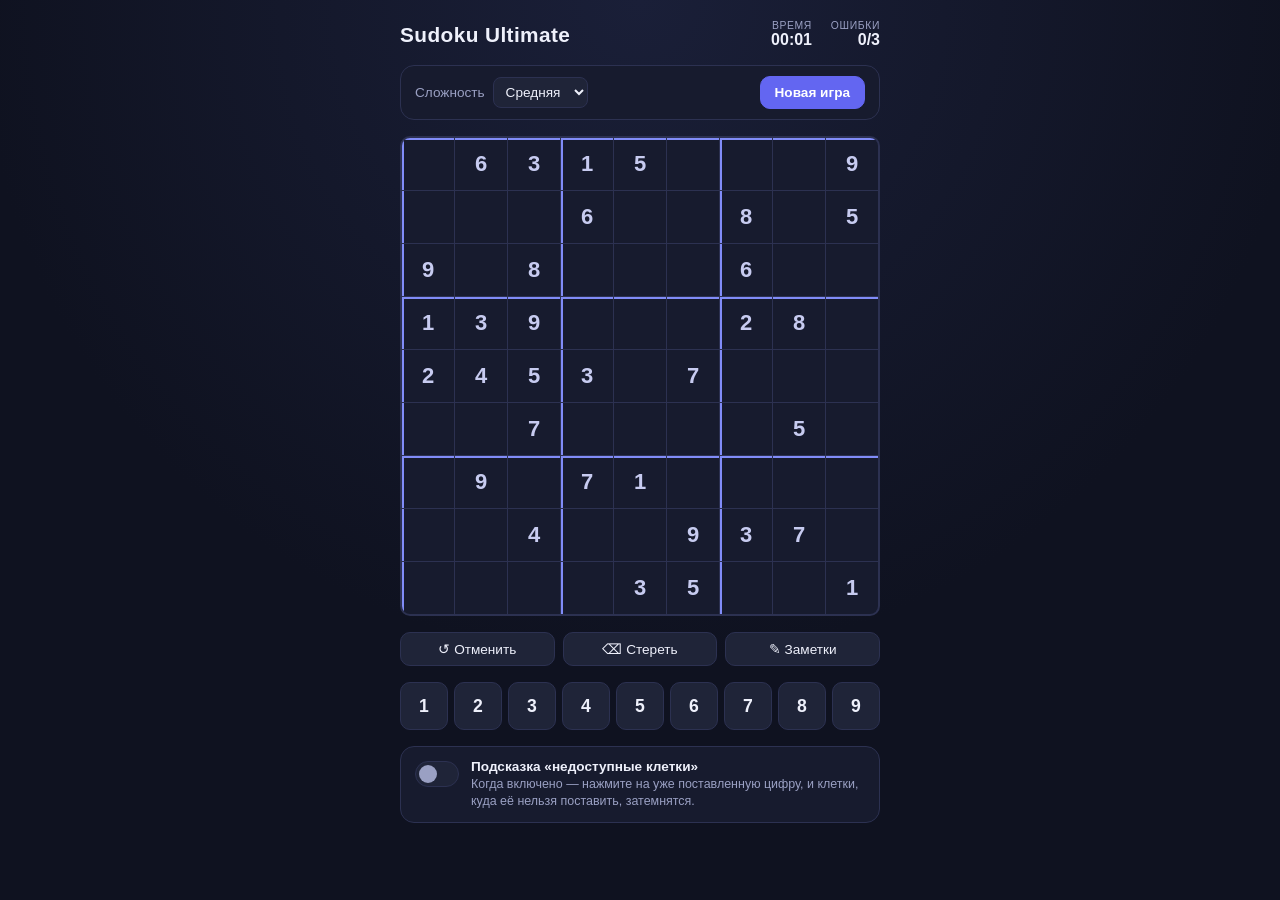
==== index.html @ fbfe48a6 "Add Sudoku Ultimate: classic game with unavailable-cells hint toggle - Unique-solution puzzle genera" ====
<!DOCTYPE html>
<html lang="ru">
<head>
<meta charset="UTF-8" />
<meta name="viewport" content="width=device-width, initial-scale=1.0, viewport-fit=cover" />
<title>Sudoku Ultimate</title>
<meta name="description" content="Классическая игра судоку с подсказками, заметками и таймером." />
<link rel="icon" href="data:image/svg+xml,<svg xmlns=%22http://www.w3.org/2000/svg%22 viewBox=%220 0 100 100%22><rect width=%22100%22 height=%22100%22 rx=%2218%22 fill=%22%236366f1%22/><text x=%2250%22 y=%2268%22 font-size=%2260%22 text-anchor=%22middle%22 fill=%22white%22 font-family=%22sans-serif%22>9</text></svg>" />
<link rel="stylesheet" href="css/style.css" />
</head>
<body>
<div class="app">
  <header class="topbar">
    <h1>Sudoku Ultimate</h1>
    <div class="stats">
      <div class="stat">
        <span class="stat-label">Время</span>
        <span id="timer" class="stat-value">00:00</span>
      </div>
      <div class="stat">
        <span class="stat-label">Ошибки</span>
        <span id="mistakes" class="stat-value">0/3</span>
      </div>
    </div>
  </header>

  <div class="controls">
    <label class="field">
      <span>Сложность</span>
      <select id="difficulty">
        <option value="easy">Лёгкая</option>
        <option value="medium" selected>Средняя</option>
        <option value="hard">Сложная</option>
        <option value="expert">Эксперт</option>
      </select>
    </label>
    <button id="new-game" class="btn primary">Новая игра</button>
  </div>

  <main class="board" id="board" role="grid" aria-label="Игровое поле судоку"></main>

  <div class="toolbar">
    <button id="undo" class="btn" title="Отменить">↺ Отменить</button>
    <button id="erase" class="btn" title="Стереть">⌫ Стереть</button>
    <button id="notes-toggle" class="btn" title="Режим заметок">✎ Заметки</button>
  </div>

  <div id="numpad" class="numpad"></div>

  <div class="hint-panel">
    <label class="switch">
      <input type="checkbox" id="hint-toggle" />
      <span class="slider"></span>
    </label>
    <div class="hint-text">
      <strong>Подсказка «недоступные клетки»</strong>
      <p>Когда включено — нажмите на уже поставленную цифру, и клетки, куда её нельзя поставить, затемнятся.</p>
    </div>
  </div>
</div>

<div id="win-modal" class="modal">
  <div class="modal-card">
    <h2>Поздравляем! 🎉</h2>
    <p>Судоку решено верно.</p>
    <p>Время: <span id="win-time"></span> · Ошибки: <span id="win-mistakes"></span></p>
    <button id="play-again" class="btn primary">Играть ещё раз</button>
  </div>
</div>

<div id="lose-modal" class="modal">
  <div class="modal-card">
    <h2>Игра окончена</h2>
    <p>Слишком много ошибок (3/3).</p>
    <button id="try-again" class="btn primary">Попробовать снова</button>
  </div>
</div>

<script type="module" src="js/main.js"></script>
</body>
</html>
---- css/style.css ----
:root {
  --bg: #0f1220;
  --panel: #171b2e;
  --panel-2: #1f2438;
  --border: #2c3151;
  --text: #eef0fb;
  --text-dim: #9aa0c3;
  --accent: #6366f1;
  --accent-2: #818cf8;
  --given: #c7cbf0;
  --error: #f87171;
  --peer: #232849;
  --selected: #33396a;
  --same-value: #2c3a63;
  --dimmed: #0b0d18;
  --lens-source: #f59e0b;
  --success: #34d399;
  --radius: 14px;
}

* {
  box-sizing: border-box;
}

body {
  margin: 0;
  min-height: 100vh;
  background: radial-gradient(circle at top, #1a1f38 0%, var(--bg) 60%);
  color: var(--text);
  font-family: 'Segoe UI', Roboto, Helvetica, Arial, sans-serif;
  display: flex;
  justify-content: center;
  padding: 20px 12px 60px;
}

.app {
  width: 100%;
  max-width: 480px;
  display: flex;
  flex-direction: column;
  gap: 16px;
}

.topbar {
  display: flex;
  align-items: center;
  justify-content: space-between;
  gap: 12px;
}

.topbar h1 {
  font-size: 1.3rem;
  margin: 0;
  letter-spacing: 0.02em;
}

.stats {
  display: flex;
  gap: 14px;
}

.stat {
  display: flex;
  flex-direction: column;
  align-items: flex-end;
  min-width: 54px;
}

.stat-label {
  font-size: 0.65rem;
  color: var(--text-dim);
  text-transform: uppercase;
  letter-spacing: 0.06em;
}

.stat-value {
  font-variant-numeric: tabular-nums;
  font-weight: 600;
}

.controls {
  display: flex;
  align-items: center;
  justify-content: space-between;
  gap: 10px;
  background: var(--panel);
  border: 1px solid var(--border);
  border-radius: var(--radius);
  padding: 10px 14px;
}

.field {
  display: flex;
  align-items: center;
  gap: 8px;
  font-size: 0.85rem;
  color: var(--text-dim);
}

.field select {
  background: var(--panel-2);
  color: var(--text);
  border: 1px solid var(--border);
  border-radius: 8px;
  padding: 6px 8px;
  font-size: 0.85rem;
}

.btn {
  background: var(--panel-2);
  color: var(--text);
  border: 1px solid var(--border);
  border-radius: 10px;
  padding: 8px 14px;
  font-size: 0.85rem;
  cursor: pointer;
  transition: background 0.15s, transform 0.1s;
}

.btn:hover {
  background: #262c4a;
}

.btn:active {
  transform: scale(0.97);
}

.btn.primary {
  background: var(--accent);
  border-color: var(--accent);
  color: white;
  font-weight: 600;
}

.btn.primary:hover {
  background: var(--accent-2);
}

.btn.active {
  background: var(--accent);
  border-color: var(--accent);
  color: white;
}

.board {
  display: grid;
  grid-template-columns: repeat(9, 1fr);
  grid-template-rows: repeat(9, 1fr);
  aspect-ratio: 1 / 1;
  width: 100%;
  background: var(--border);
  border: 2px solid var(--border);
  border-radius: 10px;
  overflow: hidden;
  gap: 1px;
}

.cell {
  position: relative;
  background: var(--panel);
  border: none;
  color: var(--text);
  font-size: clamp(16px, 4.2vw, 22px);
  display: flex;
  align-items: center;
  justify-content: center;
  cursor: pointer;
  padding: 0;
  transition: background 0.12s;
}

.cell.box-left {
  box-shadow: inset 2px 0 0 var(--accent-2);
}
.cell.box-top {
  box-shadow: inset 0 2px 0 var(--accent-2);
}
.cell.box-left.box-top {
  box-shadow: inset 2px 0 0 var(--accent-2), inset 0 2px 0 var(--accent-2);
}

.cell.peer {
  background: var(--peer);
}

.cell.selected {
  background: var(--selected);
}

.cell.same-value {
  background: var(--same-value);
}

.cell.given .value {
  color: var(--given);
  font-weight: 600;
}

.cell:not(.given) .value {
  color: var(--accent-2);
  font-weight: 600;
}

.cell.error .value {
  color: var(--error);
}

.cell.dimmed {
  background: var(--dimmed);
}

.cell.lens-source {
  box-shadow: inset 0 0 0 2px var(--lens-source);
}

.notes {
  display: grid;
  grid-template-columns: repeat(3, 1fr);
  grid-template-rows: repeat(3, 1fr);
  width: 90%;
  height: 90%;
}

.notes span {
  font-size: clamp(8px, 1.7vw, 10px);
  color: var(--text-dim);
  display: flex;
  align-items: center;
  justify-content: center;
}

.toolbar {
  display: flex;
  gap: 8px;
}

.toolbar .btn {
  flex: 1;
}

.numpad {
  display: grid;
  grid-template-columns: repeat(9, 1fr);
  gap: 6px;
}

.num-btn {
  aspect-ratio: 1 / 1;
  background: var(--panel-2);
  border: 1px solid var(--border);
  border-radius: 10px;
  color: var(--text);
  font-size: 1.1rem;
  font-weight: 600;
  cursor: pointer;
}

.num-btn:hover {
  background: #262c4a;
}

.num-btn.disabled {
  opacity: 0.3;
  pointer-events: none;
}

.hint-panel {
  display: flex;
  gap: 12px;
  align-items: flex-start;
  background: var(--panel);
  border: 1px solid var(--border);
  border-radius: var(--radius);
  padding: 12px 14px;
}

.hint-text strong {
  display: block;
  font-size: 0.85rem;
  margin-bottom: 2px;
}

.hint-text p {
  margin: 0;
  font-size: 0.78rem;
  color: var(--text-dim);
  line-height: 1.35;
}

.switch {
  position: relative;
  display: inline-block;
  width: 44px;
  height: 26px;
  flex-shrink: 0;
  margin-top: 2px;
}

.switch input {
  opacity: 0;
  width: 0;
  height: 0;
}

.slider {
  position: absolute;
  inset: 0;
  background: var(--panel-2);
  border: 1px solid var(--border);
  border-radius: 999px;
  cursor: pointer;
  transition: background 0.15s;
}

.slider::before {
  content: '';
  position: absolute;
  height: 18px;
  width: 18px;
  left: 3px;
  top: 3px;
  background: var(--text-dim);
  border-radius: 50%;
  transition: transform 0.15s, background 0.15s;
}

.switch input:checked + .slider {
  background: var(--accent);
  border-color: var(--accent);
}

.switch input:checked + .slider::before {
  transform: translateX(18px);
  background: white;
}

.modal {
  position: fixed;
  inset: 0;
  background: rgba(4, 5, 12, 0.7);
  display: none;
  align-items: center;
  justify-content: center;
  padding: 20px;
  z-index: 10;
}

.modal.open {
  display: flex;
}

.modal-card {
  background: var(--panel);
  border: 1px solid var(--border);
  border-radius: var(--radius);
  padding: 24px;
  max-width: 340px;
  width: 100%;
  text-align: center;
}

.modal-card h2 {
  margin-top: 0;
}

.modal-card .btn {
  margin-top: 12px;
  width: 100%;
}

@media (max-width: 380px) {
  .topbar h1 {
    font-size: 1.1rem;
  }
}
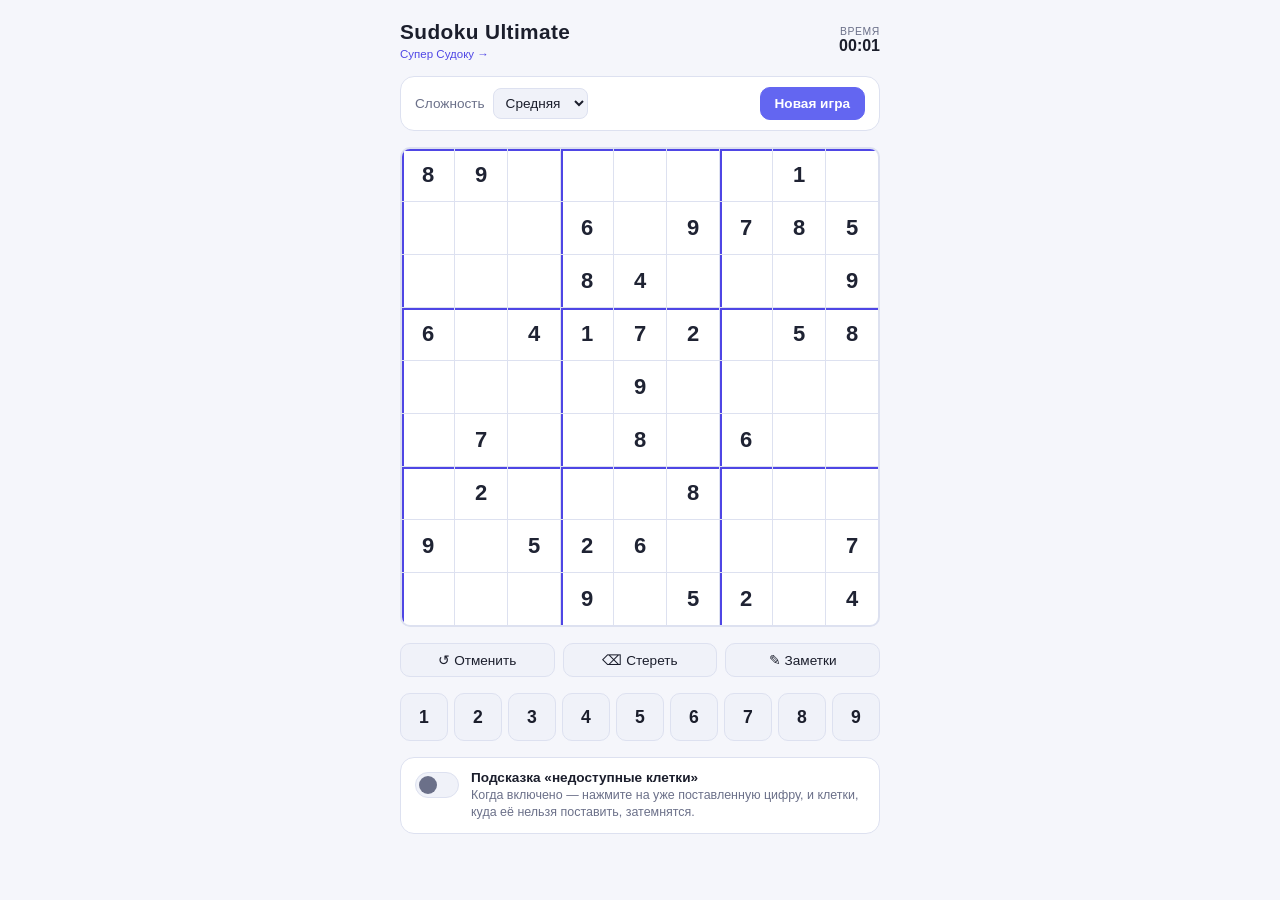
==== commit 4a1c0387: "Remove mistake counter, switch to light theme, add clear cell selection - Drop the mistakes/attempts" ====
--- a/index.html
+++ b/index.html
@@ -11,15 +11,14 @@
 <body>
 <div class="app">
   <header class="topbar">
-    <h1>Sudoku Ultimate</h1>
+    <div class="title-row">
+      <h1>Sudoku Ultimate</h1>
+      <a class="nav-link" href="super.html">Супер Судоку →</a>
+    </div>
     <div class="stats">
       <div class="stat">
         <span class="stat-label">Время</span>
         <span id="timer" class="stat-value">00:00</span>
-      </div>
-      <div class="stat">
-        <span class="stat-label">Ошибки</span>
-        <span id="mistakes" class="stat-value">0/3</span>
       </div>
     </div>
   </header>
@@ -63,16 +62,8 @@
   <div class="modal-card">
     <h2>Поздравляем! 🎉</h2>
     <p>Судоку решено верно.</p>
-    <p>Время: <span id="win-time"></span> · Ошибки: <span id="win-mistakes"></span></p>
+    <p>Время: <span id="win-time"></span></p>
     <button id="play-again" class="btn primary">Играть ещё раз</button>
-  </div>
-</div>
-
-<div id="lose-modal" class="modal">
-  <div class="modal-card">
-    <h2>Игра окончена</h2>
-    <p>Слишком много ошибок (3/3).</p>
-    <button id="try-again" class="btn primary">Попробовать снова</button>
   </div>
 </div>
 
--- a/css/style.css
+++ b/css/style.css
@@ -1,20 +1,19 @@
 :root {
-  --bg: #0f1220;
-  --panel: #171b2e;
-  --panel-2: #1f2438;
-  --border: #2c3151;
-  --text: #eef0fb;
-  --text-dim: #9aa0c3;
+  --bg: #f5f6fb;
+  --panel: #ffffff;
+  --panel-2: #f0f2f9;
+  --border: #dde1f0;
+  --text: #1b1e2c;
+  --text-dim: #6b7089;
   --accent: #6366f1;
-  --accent-2: #818cf8;
-  --given: #c7cbf0;
-  --error: #f87171;
-  --peer: #232849;
-  --selected: #33396a;
-  --same-value: #2c3a63;
-  --dimmed: #0b0d18;
-  --lens-source: #f59e0b;
-  --success: #34d399;
+  --accent-2: #4f46e5;
+  --given: #1f2333;
+  --error: #dc2626;
+  --peer: #eef0fb;
+  --selected: #c7d2fe;
+  --same-value: #dde3fb;
+  --lens-source: #d97706;
+  --success: #16a34a;
   --radius: 14px;
 }
 
@@ -25,7 +24,7 @@
 body {
   margin: 0;
   min-height: 100vh;
-  background: radial-gradient(circle at top, #1a1f38 0%, var(--bg) 60%);
+  background: var(--bg);
   color: var(--text);
   font-family: 'Segoe UI', Roboto, Helvetica, Arial, sans-serif;
   display: flex;
@@ -52,6 +51,22 @@
   font-size: 1.3rem;
   margin: 0;
   letter-spacing: 0.02em;
+}
+
+.title-row {
+  display: flex;
+  flex-direction: column;
+  gap: 4px;
+}
+
+.nav-link {
+  font-size: 0.72rem;
+  color: var(--accent-2);
+  text-decoration: none;
+}
+
+.nav-link:hover {
+  text-decoration: underline;
 }
 
 .stats {
@@ -118,7 +133,7 @@
 }
 
 .btn:hover {
-  background: #262c4a;
+  background: #e4e7f6;
 }
 
 .btn:active {
@@ -185,6 +200,9 @@
 
 .cell.selected {
   background: var(--selected);
+  outline: 3px solid var(--accent);
+  outline-offset: -3px;
+  z-index: 3;
 }
 
 .cell.same-value {
@@ -206,7 +224,7 @@
 }
 
 .cell.dimmed {
-  background: var(--dimmed);
+  filter: brightness(0.35) saturate(0.6);
 }
 
 .cell.lens-source {
@@ -256,7 +274,7 @@
 }
 
 .num-btn:hover {
-  background: #262c4a;
+  background: #e4e7f6;
 }
 
 .num-btn.disabled {
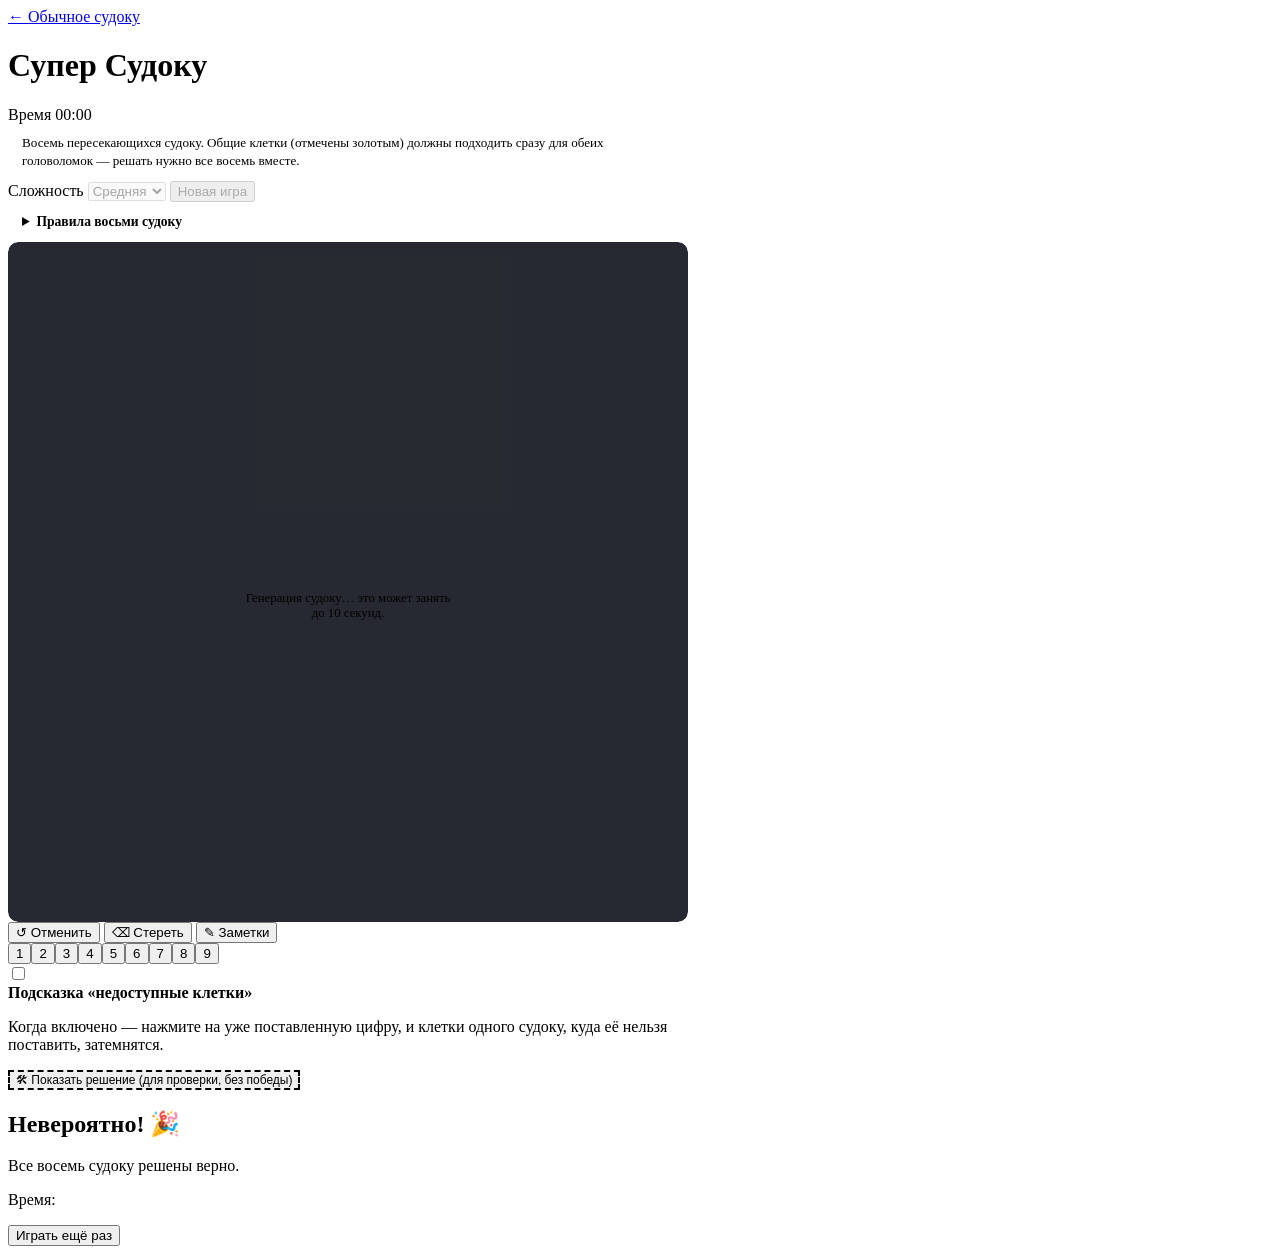
==== commit 63724b46: "Remove regular sudoku game, keep only Super Sudoku - Delete index.html (regular 9x9 sudoku) - Delete" ====
--- a/index.html
+++ b/index.html
@@ -3,17 +3,18 @@
 <head>
 <meta charset="UTF-8" />
 <meta name="viewport" content="width=device-width, initial-scale=1.0, viewport-fit=cover" />
-<title>Sudoku Ultimate</title>
-<meta name="description" content="Классическая игра судоку с подсказками, заметками и таймером." />
+<title>Супер Судоку</title>
+<meta name="description" content="Восемь пересекающихся судоку-вариантов в одной головоломке." />
 <link rel="icon" href="data:image/svg+xml,<svg xmlns=%22http://www.w3.org/2000/svg%22 viewBox=%220 0 100 100%22><rect width=%22100%22 height=%22100%22 rx=%2218%22 fill=%22%236366f1%22/><text x=%2250%22 y=%2268%22 font-size=%2260%22 text-anchor=%22middle%22 fill=%22white%22 font-family=%22sans-serif%22>9</text></svg>" />
 <link rel="stylesheet" href="css/style.css" />
+<link rel="stylesheet" href="css/super.css" />
 </head>
 <body>
-<div class="app">
+<div class="app super-app">
   <header class="topbar">
     <div class="title-row">
-      <h1>Sudoku Ultimate</h1>
-      <a class="nav-link" href="super.html">Супер Судоку →</a>
+      <a class="nav-link" href="index.html">← Обычное судоку</a>
+      <h1>Супер Судоку</h1>
     </div>
     <div class="stats">
       <div class="stat">
@@ -22,6 +23,11 @@
       </div>
     </div>
   </header>
+
+  <p class="super-intro">
+    Восемь пересекающихся судоку. Общие клетки (отмечены золотым) должны подходить
+    сразу для обеих головоломок — решать нужно все восемь вместе.
+  </p>
 
   <div class="controls">
     <label class="field">
@@ -36,7 +42,18 @@
     <button id="new-game" class="btn primary">Новая игра</button>
   </div>
 
-  <main class="board" id="board" role="grid" aria-label="Игровое поле судоку"></main>
+  <details class="legend">
+    <summary>Правила восьми судоку</summary>
+    <ul id="legend-list"></ul>
+  </details>
+
+  <div class="board-wrap">
+    <main class="super-board" id="board" role="grid" aria-label="Игровое поле супер судоку"></main>
+    <div id="loading" class="loading-overlay">
+      <div class="spinner"></div>
+      <p id="loading-text">Генерация судоку…</p>
+    </div>
+  </div>
 
   <div class="toolbar">
     <button id="undo" class="btn" title="Отменить">↺ Отменить</button>
@@ -53,20 +70,22 @@
     </label>
     <div class="hint-text">
       <strong>Подсказка «недоступные клетки»</strong>
-      <p>Когда включено — нажмите на уже поставленную цифру, и клетки, куда её нельзя поставить, затемнятся.</p>
+      <p>Когда включено — нажмите на уже поставленную цифру, и клетки одного судоку, куда её нельзя поставить, затемнятся.</p>
     </div>
   </div>
+
+  <button id="reveal-solution" class="btn debug-btn" type="button">🛠 Показать решение (для проверки, без победы)</button>
 </div>
 
 <div id="win-modal" class="modal">
   <div class="modal-card">
-    <h2>Поздравляем! 🎉</h2>
-    <p>Судоку решено верно.</p>
+    <h2>Невероятно! 🎉</h2>
+    <p>Все восемь судоку решены верно.</p>
     <p>Время: <span id="win-time"></span></p>
     <button id="play-again" class="btn primary">Играть ещё раз</button>
   </div>
 </div>
 
-<script type="module" src="js/main.js"></script>
+<script type="module" src="js/super-main.js"></script>
 </body>
 </html>
--- a/css/super.css
+++ b/css/super.css
@@ -0,0 +1,205 @@
+.super-app {
+  max-width: 680px;
+}
+
+.super-intro {
+  margin: 0;
+  font-size: 0.82rem;
+  color: var(--text-dim);
+  line-height: 1.4;
+  background: var(--panel);
+  border: 1px solid var(--border);
+  border-radius: var(--radius);
+  padding: 10px 14px;
+}
+
+.legend {
+  background: var(--panel);
+  border: 1px solid var(--border);
+  border-radius: var(--radius);
+  padding: 8px 14px;
+}
+
+.legend summary {
+  cursor: pointer;
+  font-size: 0.85rem;
+  font-weight: 600;
+  padding: 4px 0;
+}
+
+.legend ul {
+  list-style: none;
+  margin: 8px 0 4px;
+  padding: 0;
+  display: flex;
+  flex-direction: column;
+  gap: 8px;
+}
+
+.legend li {
+  display: flex;
+  gap: 8px;
+  align-items: flex-start;
+  font-size: 0.78rem;
+  color: var(--text-dim);
+  line-height: 1.35;
+}
+
+.legend-swatch {
+  width: 14px;
+  height: 14px;
+  border-radius: 4px;
+  margin-top: 2px;
+  flex-shrink: 0;
+  border: 1px solid var(--border);
+}
+
+.board-wrap {
+  position: relative;
+  width: 100%;
+  overflow-x: auto;
+  border-radius: 10px;
+}
+
+.super-board {
+  display: grid;
+  gap: 0;
+  background: white;
+  border: 2px solid var(--border);
+  border-radius: 10px;
+  width: 100%;
+  min-width: 620px;
+  aspect-ratio: 1 / 1;
+  overflow: hidden;
+  isolation: isolate;
+}
+
+.scell {
+  font-size: clamp(9px, 1.8vw, 13px);
+  position: relative;
+  aspect-ratio: 1 / 1;
+  box-sizing: border-box;
+  overflow: hidden;
+  padding: 0;
+  margin: 0;
+}
+
+.scell .notes span {
+  font-size: clamp(5px, 1vw, 6.5px);
+}
+
+/* The shared .cell.dimmed rule (style.css) uses a filter, which would darken
+   a cell's own color instead of layering a translucent gray on top of it as
+   the hint overlay is drawn here (see render()'s backgroundImage). */
+.scell.dimmed {
+  filter: none;
+}
+
+.cage-badge {
+  position: absolute;
+  top: 1px;
+  left: 2px;
+  font-size: clamp(6px, 1.3vw, 9px);
+  font-weight: 700;
+  color: #4c1d95;
+  line-height: 1;
+  z-index: 1;
+  pointer-events: none;
+}
+
+.debug-btn {
+  border-style: dashed;
+  color: var(--text-dim);
+  font-size: 0.75rem;
+}
+
+.edge-marker {
+  position: absolute;
+  pointer-events: none;
+  z-index: 2;
+}
+
+.edge-marker.bridge {
+  background: #f472b6;
+  border-radius: 2px;
+}
+
+.marker-right.bridge {
+  right: -2px;
+  top: 30%;
+  width: 4px;
+  height: 40%;
+}
+
+.marker-bottom.bridge {
+  bottom: -2px;
+  left: 30%;
+  height: 4px;
+  width: 40%;
+}
+
+.edge-marker.sign {
+  color: #6b7280;
+  font-weight: 400;
+  font-size: clamp(7px, 1.6vw, 11px);
+  line-height: 1;
+}
+
+.marker-right.sign {
+  right: -3px;
+  top: 50%;
+  transform: translateY(-50%);
+}
+
+.marker-bottom.sign {
+  bottom: -4px;
+  left: 50%;
+  transform: translateX(-50%) rotate(90deg);
+}
+
+.loading-overlay {
+  position: absolute;
+  inset: 0;
+  display: none;
+  flex-direction: column;
+  align-items: center;
+  justify-content: center;
+  gap: 14px;
+  background: rgba(10, 12, 22, 0.88);
+  border-radius: 10px;
+  z-index: 5;
+  text-align: center;
+  padding: 20px;
+}
+
+.loading-overlay.open {
+  display: flex;
+}
+
+.spinner {
+  width: 34px;
+  height: 34px;
+  border-radius: 50%;
+  border: 3px solid var(--border);
+  border-top-color: var(--accent);
+  animation: spin 0.8s linear infinite;
+}
+
+@keyframes spin {
+  to {
+    transform: rotate(360deg);
+  }
+}
+
+.loading-overlay p {
+  margin: 0;
+  font-size: 0.8rem;
+  color: var(--text-dim);
+  max-width: 220px;
+}
+
+@media (max-width: 420px) {
+  .title-row h1 {
+    font-size: 1.05rem;
+  }
+}
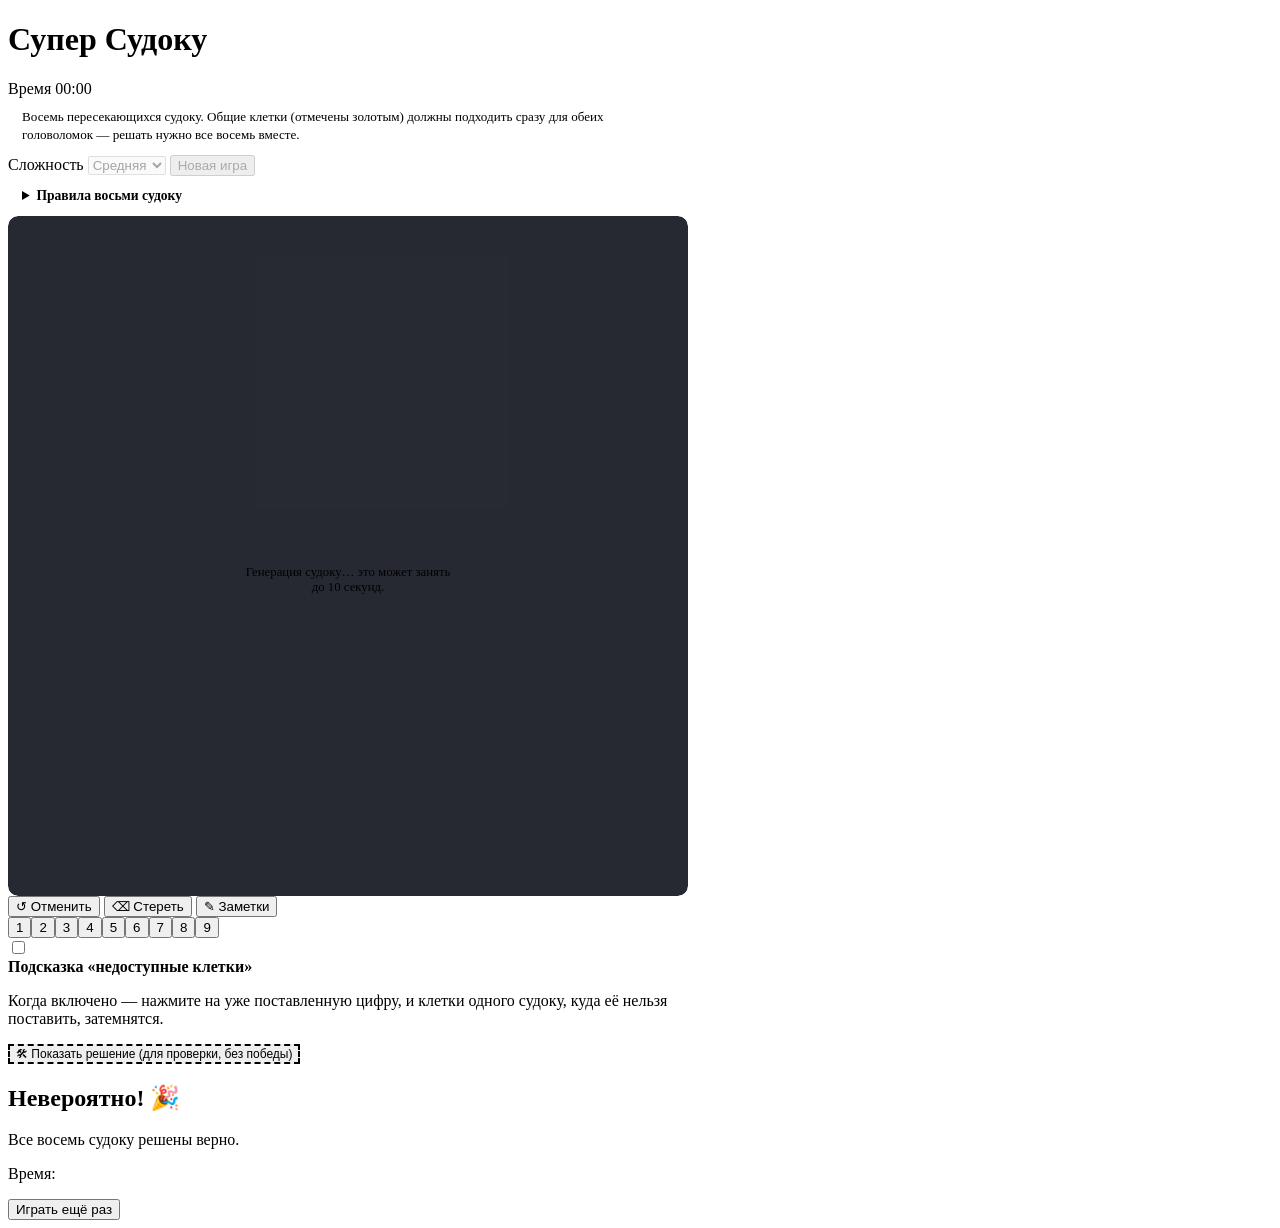
==== commit 7bcbb222: "Fix index.html - remove deleted CSS reference and nav link - Remove reference to css/style.css (dele" ====
--- a/index.html
+++ b/index.html
@@ -6,14 +6,12 @@
 <title>Супер Судоку</title>
 <meta name="description" content="Восемь пересекающихся судоку-вариантов в одной головоломке." />
 <link rel="icon" href="data:image/svg+xml,<svg xmlns=%22http://www.w3.org/2000/svg%22 viewBox=%220 0 100 100%22><rect width=%22100%22 height=%22100%22 rx=%2218%22 fill=%22%236366f1%22/><text x=%2250%22 y=%2268%22 font-size=%2260%22 text-anchor=%22middle%22 fill=%22white%22 font-family=%22sans-serif%22>9</text></svg>" />
-<link rel="stylesheet" href="css/style.css" />
 <link rel="stylesheet" href="css/super.css" />
 </head>
 <body>
 <div class="app super-app">
   <header class="topbar">
     <div class="title-row">
-      <a class="nav-link" href="index.html">← Обычное судоку</a>
       <h1>Супер Судоку</h1>
     </div>
     <div class="stats">
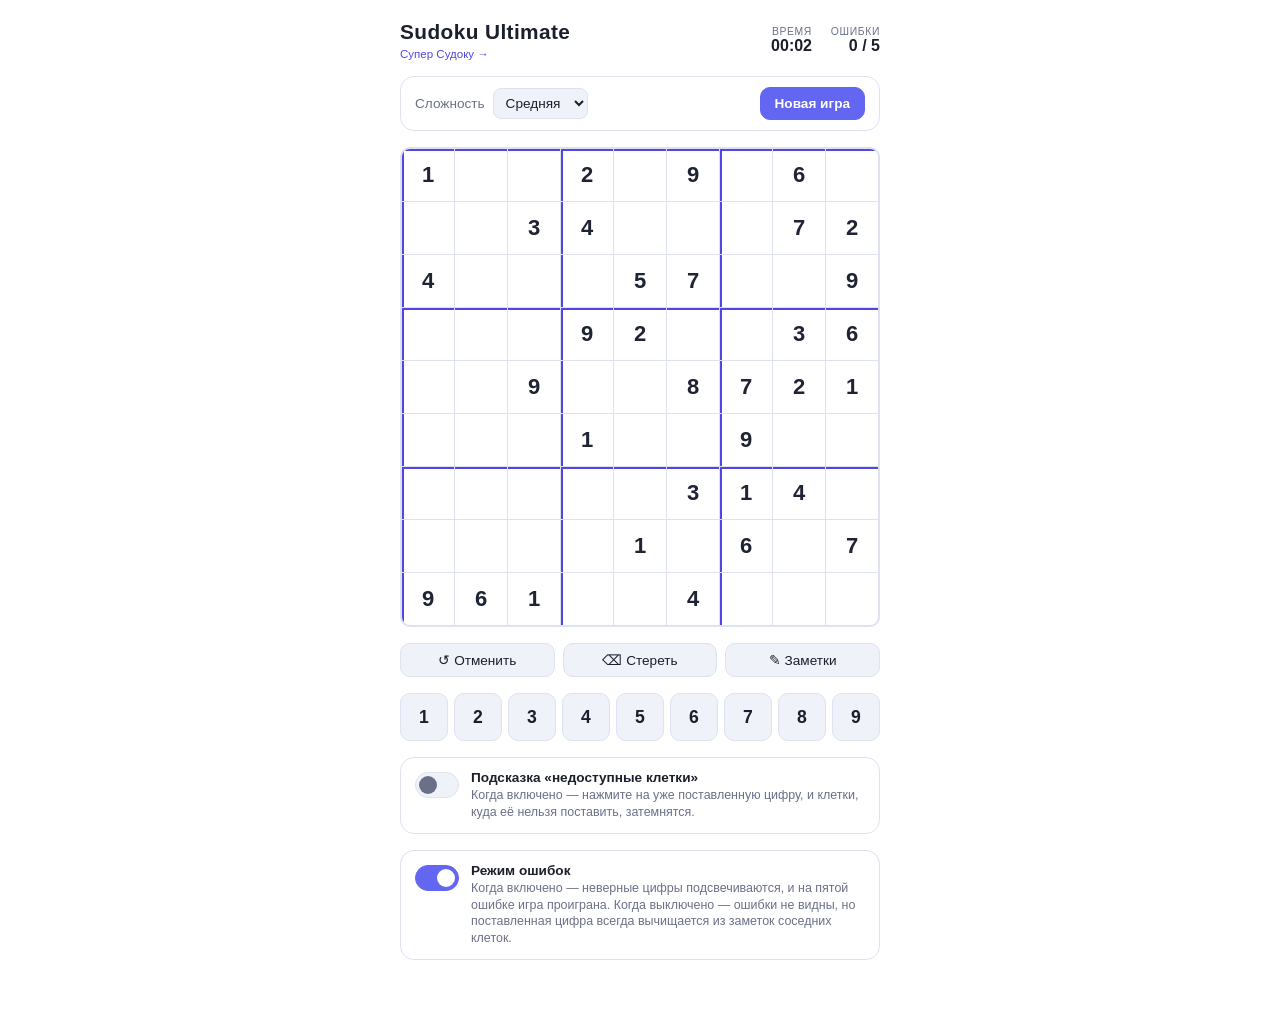
==== commit 88c16075: "Add an error mode and clear placed digits from neighbouring notes Both boards flagged wrong digits u" ====
--- a/index.html
+++ b/index.html
@@ -3,29 +3,29 @@
 <head>
 <meta charset="UTF-8" />
 <meta name="viewport" content="width=device-width, initial-scale=1.0, viewport-fit=cover" />
-<title>Супер Судоку</title>
-<meta name="description" content="Восемь пересекающихся судоку-вариантов в одной головоломке." />
+<title>Sudoku Ultimate</title>
+<meta name="description" content="Классическая игра судоку с подсказками, заметками и таймером." />
 <link rel="icon" href="data:image/svg+xml,<svg xmlns=%22http://www.w3.org/2000/svg%22 viewBox=%220 0 100 100%22><rect width=%22100%22 height=%22100%22 rx=%2218%22 fill=%22%236366f1%22/><text x=%2250%22 y=%2268%22 font-size=%2260%22 text-anchor=%22middle%22 fill=%22white%22 font-family=%22sans-serif%22>9</text></svg>" />
-<link rel="stylesheet" href="css/super.css" />
+<link rel="stylesheet" href="css/style.css" />
 </head>
 <body>
-<div class="app super-app">
+<div class="app">
   <header class="topbar">
     <div class="title-row">
-      <h1>Супер Судоку</h1>
+      <h1>Sudoku Ultimate</h1>
+      <a class="nav-link" href="super.html">Супер Судоку →</a>
     </div>
     <div class="stats">
       <div class="stat">
         <span class="stat-label">Время</span>
         <span id="timer" class="stat-value">00:00</span>
       </div>
+      <div class="stat" id="mistakes-stat">
+        <span class="stat-label">Ошибки</span>
+        <span id="mistakes" class="stat-value">0 / 5</span>
+      </div>
     </div>
   </header>
-
-  <p class="super-intro">
-    Восемь пересекающихся судоку. Общие клетки (отмечены золотым) должны подходить
-    сразу для обеих головоломок — решать нужно все восемь вместе.
-  </p>
 
   <div class="controls">
     <label class="field">
@@ -40,18 +40,7 @@
     <button id="new-game" class="btn primary">Новая игра</button>
   </div>
 
-  <details class="legend">
-    <summary>Правила восьми судоку</summary>
-    <ul id="legend-list"></ul>
-  </details>
-
-  <div class="board-wrap">
-    <main class="super-board" id="board" role="grid" aria-label="Игровое поле супер судоку"></main>
-    <div id="loading" class="loading-overlay">
-      <div class="spinner"></div>
-      <p id="loading-text">Генерация судоку…</p>
-    </div>
-  </div>
+  <main class="board" id="board" role="grid" aria-label="Игровое поле судоку"></main>
 
   <div class="toolbar">
     <button id="undo" class="btn" title="Отменить">↺ Отменить</button>
@@ -68,22 +57,40 @@
     </label>
     <div class="hint-text">
       <strong>Подсказка «недоступные клетки»</strong>
-      <p>Когда включено — нажмите на уже поставленную цифру, и клетки одного судоку, куда её нельзя поставить, затемнятся.</p>
+      <p>Когда включено — нажмите на уже поставленную цифру, и клетки, куда её нельзя поставить, затемнятся.</p>
     </div>
   </div>
 
-  <button id="reveal-solution" class="btn debug-btn" type="button">🛠 Показать решение (для проверки, без победы)</button>
+  <div class="hint-panel">
+    <label class="switch">
+      <input type="checkbox" id="error-toggle" checked />
+      <span class="slider"></span>
+    </label>
+    <div class="hint-text">
+      <strong>Режим ошибок</strong>
+      <p>Когда включено — неверные цифры подсвечиваются, и на пятой ошибке игра проиграна. Когда выключено — ошибки не видны, но поставленная цифра всегда вычищается из заметок соседних клеток.</p>
+    </div>
+  </div>
 </div>
 
 <div id="win-modal" class="modal">
   <div class="modal-card">
-    <h2>Невероятно! 🎉</h2>
-    <p>Все восемь судоку решены верно.</p>
+    <h2>Поздравляем! 🎉</h2>
+    <p>Судоку решено верно.</p>
     <p>Время: <span id="win-time"></span></p>
     <button id="play-again" class="btn primary">Играть ещё раз</button>
   </div>
 </div>
 
-<script type="module" src="js/super-main.js"></script>
+<div id="lose-modal" class="modal">
+  <div class="modal-card">
+    <h2>Игра окончена</h2>
+    <p>Набралось 5 ошибок.</p>
+    <p>Время: <span id="lose-time"></span></p>
+    <button id="try-again" class="btn primary">Новая игра</button>
+  </div>
+</div>
+
+<script type="module" src="js/main.js"></script>
 </body>
 </html>
--- a/css/style.css
+++ b/css/style.css
@@ -0,0 +1,398 @@
+:root {
+  --bg: #ffffff;
+  --panel: #ffffff;
+  --panel-2: #f0f2f9;
+  --border: #dde1f0;
+  --text: #1b1e2c;
+  --text-dim: #6b7089;
+  --accent: #6366f1;
+  --accent-2: #4f46e5;
+  --given: #1f2333;
+  --error: #dc2626;
+  --peer: #eef0fb;
+  --selected: #c7d2fe;
+  --same-value: #dde3fb;
+  --lens-source: #d97706;
+  --success: #16a34a;
+  --radius: 14px;
+}
+
+* {
+  box-sizing: border-box;
+}
+
+body {
+  margin: 0;
+  min-height: 100vh;
+  background: var(--bg);
+  color: var(--text);
+  font-family: 'Segoe UI', Roboto, Helvetica, Arial, sans-serif;
+  display: flex;
+  justify-content: center;
+  padding: 20px 12px 60px;
+}
+
+.app {
+  width: 100%;
+  max-width: 480px;
+  display: flex;
+  flex-direction: column;
+  gap: 16px;
+}
+
+.topbar {
+  display: flex;
+  align-items: center;
+  justify-content: space-between;
+  gap: 12px;
+}
+
+.topbar h1 {
+  font-size: 1.3rem;
+  margin: 0;
+  letter-spacing: 0.02em;
+}
+
+.title-row {
+  display: flex;
+  flex-direction: column;
+  gap: 4px;
+}
+
+.nav-link {
+  font-size: 0.72rem;
+  color: var(--accent-2);
+  text-decoration: none;
+}
+
+.nav-link:hover {
+  text-decoration: underline;
+}
+
+.stats {
+  display: flex;
+  gap: 14px;
+}
+
+.stat {
+  display: flex;
+  flex-direction: column;
+  align-items: flex-end;
+  min-width: 54px;
+}
+
+/* display above would otherwise win over the hidden attribute. */
+.stat[hidden] {
+  display: none;
+}
+
+.stat-label {
+  font-size: 0.65rem;
+  color: var(--text-dim);
+  text-transform: uppercase;
+  letter-spacing: 0.06em;
+}
+
+.stat-value {
+  font-variant-numeric: tabular-nums;
+  font-weight: 600;
+}
+
+.controls {
+  display: flex;
+  align-items: center;
+  justify-content: space-between;
+  gap: 10px;
+  background: var(--panel);
+  border: 1px solid var(--border);
+  border-radius: var(--radius);
+  padding: 10px 14px;
+}
+
+.field {
+  display: flex;
+  align-items: center;
+  gap: 8px;
+  font-size: 0.85rem;
+  color: var(--text-dim);
+}
+
+.field select {
+  background: var(--panel-2);
+  color: var(--text);
+  border: 1px solid var(--border);
+  border-radius: 8px;
+  padding: 6px 8px;
+  font-size: 0.85rem;
+}
+
+.btn {
+  background: var(--panel-2);
+  color: var(--text);
+  border: 1px solid var(--border);
+  border-radius: 10px;
+  padding: 8px 14px;
+  font-size: 0.85rem;
+  cursor: pointer;
+  transition: background 0.15s, transform 0.1s;
+}
+
+.btn:hover {
+  background: #e4e7f6;
+}
+
+.btn:active {
+  transform: scale(0.97);
+}
+
+.btn.primary {
+  background: var(--accent);
+  border-color: var(--accent);
+  color: white;
+  font-weight: 600;
+}
+
+.btn.primary:hover {
+  background: var(--accent-2);
+}
+
+.btn.active {
+  background: var(--accent);
+  border-color: var(--accent);
+  color: white;
+}
+
+.board {
+  display: grid;
+  grid-template-columns: repeat(9, 1fr);
+  grid-template-rows: repeat(9, 1fr);
+  aspect-ratio: 1 / 1;
+  width: 100%;
+  background: var(--border);
+  border: 2px solid var(--border);
+  border-radius: 10px;
+  overflow: hidden;
+  gap: 1px;
+}
+
+.cell {
+  position: relative;
+  background: var(--panel);
+  border: none;
+  color: var(--text);
+  font-size: clamp(16px, 4.2vw, 22px);
+  display: flex;
+  align-items: center;
+  justify-content: center;
+  cursor: pointer;
+  padding: 0;
+  transition: background 0.12s;
+}
+
+.cell.box-left {
+  box-shadow: inset 2px 0 0 var(--accent-2);
+}
+.cell.box-top {
+  box-shadow: inset 0 2px 0 var(--accent-2);
+}
+.cell.box-left.box-top {
+  box-shadow: inset 2px 0 0 var(--accent-2), inset 0 2px 0 var(--accent-2);
+}
+
+.cell.peer {
+  background: var(--peer);
+}
+
+.cell.selected {
+  background: var(--selected);
+  outline: 3px solid var(--accent);
+  outline-offset: -3px;
+  z-index: 3;
+}
+
+.cell.same-value {
+  background: var(--same-value);
+}
+
+.cell.given .value {
+  color: var(--given);
+  font-weight: 600;
+}
+
+.cell:not(.given) .value {
+  color: var(--accent-2);
+  font-weight: 600;
+}
+
+.cell.error .value {
+  color: var(--error);
+}
+
+.cell.dimmed {
+  filter: brightness(0.35) saturate(0.6);
+}
+
+.cell.lens-source {
+  box-shadow: inset 0 0 0 2px var(--lens-source);
+}
+
+.notes {
+  display: grid;
+  grid-template-columns: repeat(3, 1fr);
+  grid-template-rows: repeat(3, 1fr);
+  width: 90%;
+  height: 90%;
+}
+
+.notes span {
+  font-size: clamp(8px, 1.7vw, 10px);
+  color: var(--text-dim);
+  display: flex;
+  align-items: center;
+  justify-content: center;
+}
+
+.toolbar {
+  display: flex;
+  gap: 8px;
+}
+
+.toolbar .btn {
+  flex: 1;
+}
+
+.numpad {
+  display: grid;
+  grid-template-columns: repeat(9, 1fr);
+  gap: 6px;
+}
+
+.num-btn {
+  aspect-ratio: 1 / 1;
+  background: var(--panel-2);
+  border: 1px solid var(--border);
+  border-radius: 10px;
+  color: var(--text);
+  font-size: 1.1rem;
+  font-weight: 600;
+  cursor: pointer;
+}
+
+.num-btn:hover {
+  background: #e4e7f6;
+}
+
+.num-btn.disabled {
+  opacity: 0.3;
+  pointer-events: none;
+}
+
+.hint-panel {
+  display: flex;
+  gap: 12px;
+  align-items: flex-start;
+  background: var(--panel);
+  border: 1px solid var(--border);
+  border-radius: var(--radius);
+  padding: 12px 14px;
+}
+
+.hint-text strong {
+  display: block;
+  font-size: 0.85rem;
+  margin-bottom: 2px;
+}
+
+.hint-text p {
+  margin: 0;
+  font-size: 0.78rem;
+  color: var(--text-dim);
+  line-height: 1.35;
+}
+
+.switch {
+  position: relative;
+  display: inline-block;
+  width: 44px;
+  height: 26px;
+  flex-shrink: 0;
+  margin-top: 2px;
+}
+
+.switch input {
+  opacity: 0;
+  width: 0;
+  height: 0;
+}
+
+.slider {
+  position: absolute;
+  inset: 0;
+  background: var(--panel-2);
+  border: 1px solid var(--border);
+  border-radius: 999px;
+  cursor: pointer;
+  transition: background 0.15s;
+}
+
+.slider::before {
+  content: '';
+  position: absolute;
+  height: 18px;
+  width: 18px;
+  left: 3px;
+  top: 3px;
+  background: var(--text-dim);
+  border-radius: 50%;
+  transition: transform 0.15s, background 0.15s;
+}
+
+.switch input:checked + .slider {
+  background: var(--accent);
+  border-color: var(--accent);
+}
+
+.switch input:checked + .slider::before {
+  transform: translateX(18px);
+  background: white;
+}
+
+.modal {
+  position: fixed;
+  inset: 0;
+  background: rgba(4, 5, 12, 0.7);
+  display: none;
+  align-items: center;
+  justify-content: center;
+  padding: 20px;
+  z-index: 10;
+}
+
+.modal.open {
+  display: flex;
+}
+
+.modal-card {
+  background: var(--panel);
+  border: 1px solid var(--border);
+  border-radius: var(--radius);
+  padding: 24px;
+  max-width: 340px;
+  width: 100%;
+  text-align: center;
+}
+
+.modal-card h2 {
+  margin-top: 0;
+}
+
+.modal-card .btn {
+  margin-top: 12px;
+  width: 100%;
+}
+
+@media (max-width: 380px) {
+  .topbar h1 {
+    font-size: 1.1rem;
+  }
+}
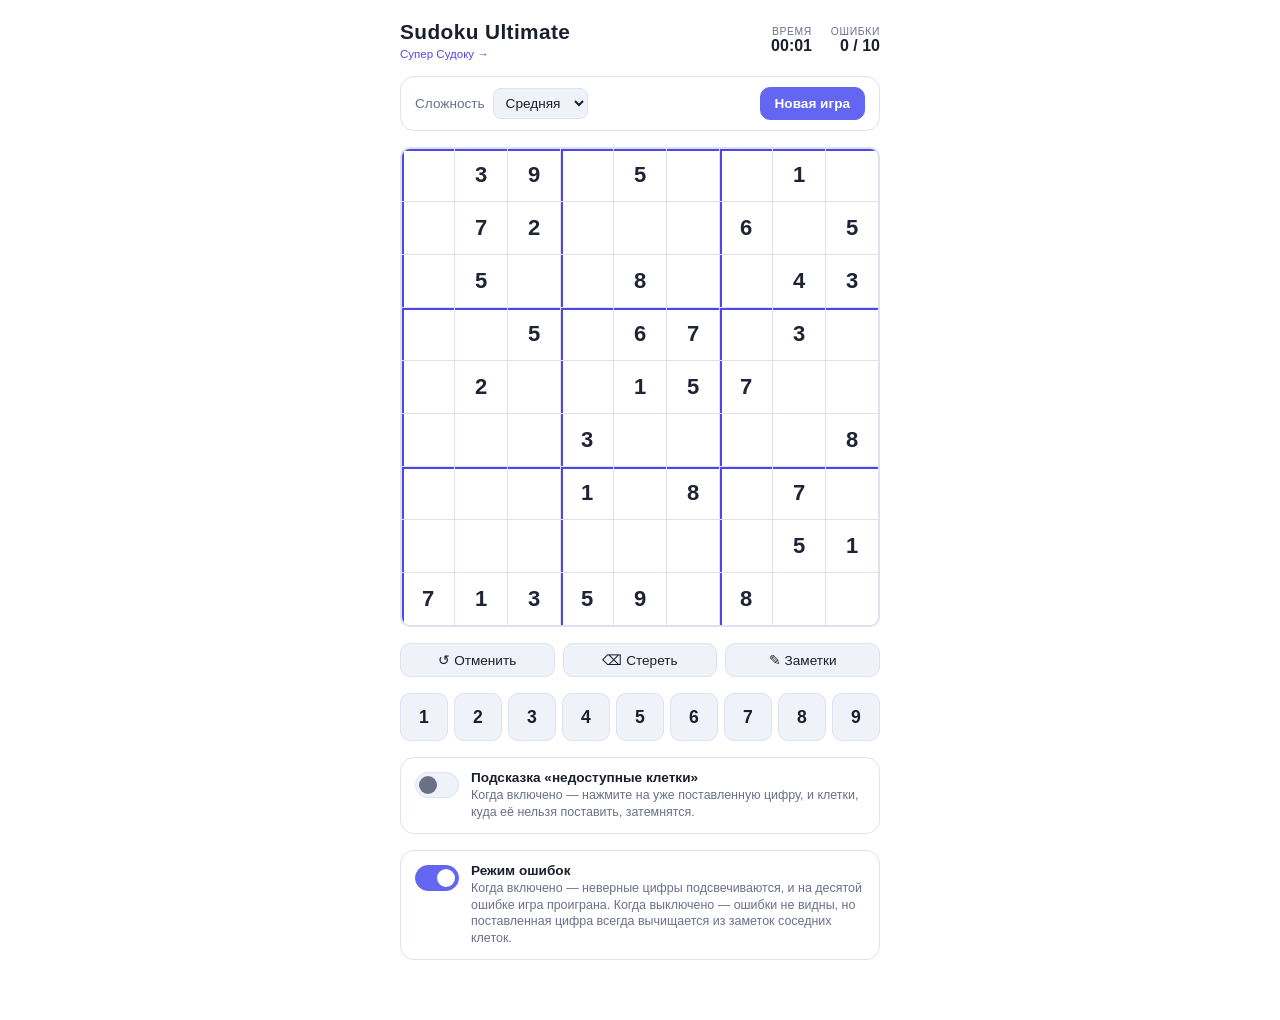
==== commit 8e407fb8: "Raise the mistake limit to ten Co-Authored-By: Claude Opus 5 <noreply@anthropic.com> Claude-Session:" ====
--- a/index.html
+++ b/index.html
@@ -22,7 +22,7 @@
       </div>
       <div class="stat" id="mistakes-stat">
         <span class="stat-label">Ошибки</span>
-        <span id="mistakes" class="stat-value">0 / 5</span>
+        <span id="mistakes" class="stat-value">0 / 10</span>
       </div>
     </div>
   </header>
@@ -68,7 +68,7 @@
     </label>
     <div class="hint-text">
       <strong>Режим ошибок</strong>
-      <p>Когда включено — неверные цифры подсвечиваются, и на пятой ошибке игра проиграна. Когда выключено — ошибки не видны, но поставленная цифра всегда вычищается из заметок соседних клеток.</p>
+      <p>Когда включено — неверные цифры подсвечиваются, и на десятой ошибке игра проиграна. Когда выключено — ошибки не видны, но поставленная цифра всегда вычищается из заметок соседних клеток.</p>
     </div>
   </div>
 </div>
@@ -85,7 +85,7 @@
 <div id="lose-modal" class="modal">
   <div class="modal-card">
     <h2>Игра окончена</h2>
-    <p>Набралось 5 ошибок.</p>
+    <p>Набралось 10 ошибок.</p>
     <p>Время: <span id="lose-time"></span></p>
     <button id="try-again" class="btn primary">Новая игра</button>
   </div>
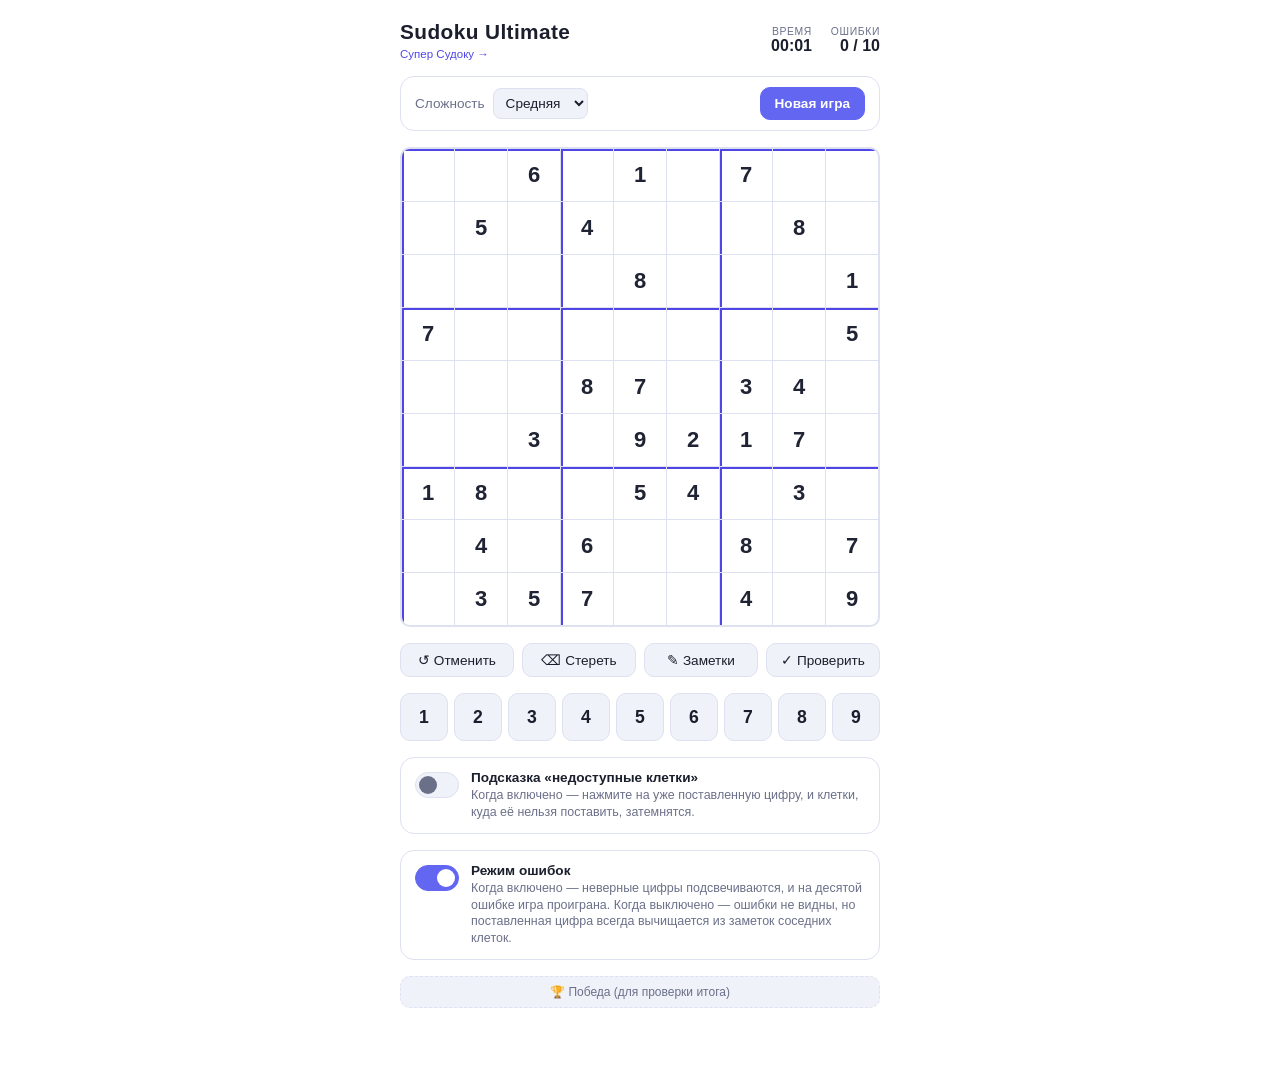
==== commit dad381c1: "Add a check button, a win button, and drive the timer off the clock "Проверить" outlines every empty" ====
--- a/index.html
+++ b/index.html
@@ -46,6 +46,7 @@
     <button id="undo" class="btn" title="Отменить">↺ Отменить</button>
     <button id="erase" class="btn" title="Стереть">⌫ Стереть</button>
     <button id="notes-toggle" class="btn" title="Режим заметок">✎ Заметки</button>
+    <button id="check" class="btn" title="Проверить судоку">✓ Проверить</button>
   </div>
 
   <div id="numpad" class="numpad"></div>
@@ -71,6 +72,10 @@
       <p>Когда включено — неверные цифры подсвечиваются, и на десятой ошибке игра проиграна. Когда выключено — ошибки не видны, но поставленная цифра всегда вычищается из заметок соседних клеток.</p>
     </div>
   </div>
+
+  <div class="debug-row">
+    <button id="force-win" class="btn debug-btn" type="button">🏆 Победа (для проверки итога)</button>
+  </div>
 </div>
 
 <div id="win-modal" class="modal">
--- a/css/style.css
+++ b/css/style.css
@@ -261,6 +261,27 @@
   flex: 1;
 }
 
+/* Shared by both boards; the super board is not the only one with debug aids. */
+.debug-row {
+  display: flex;
+  gap: 8px;
+}
+
+.debug-btn {
+  flex: 1;
+  border-style: dashed;
+  color: var(--text-dim);
+  font-size: 0.75rem;
+}
+
+/* "Check": what is still missing when the board looks finished but isn't. */
+.cell.check-empty {
+  outline: 2px solid var(--error);
+  outline-offset: -2px;
+  z-index: 4;
+}
+
+
 .numpad {
   display: grid;
   grid-template-columns: repeat(9, 1fr);
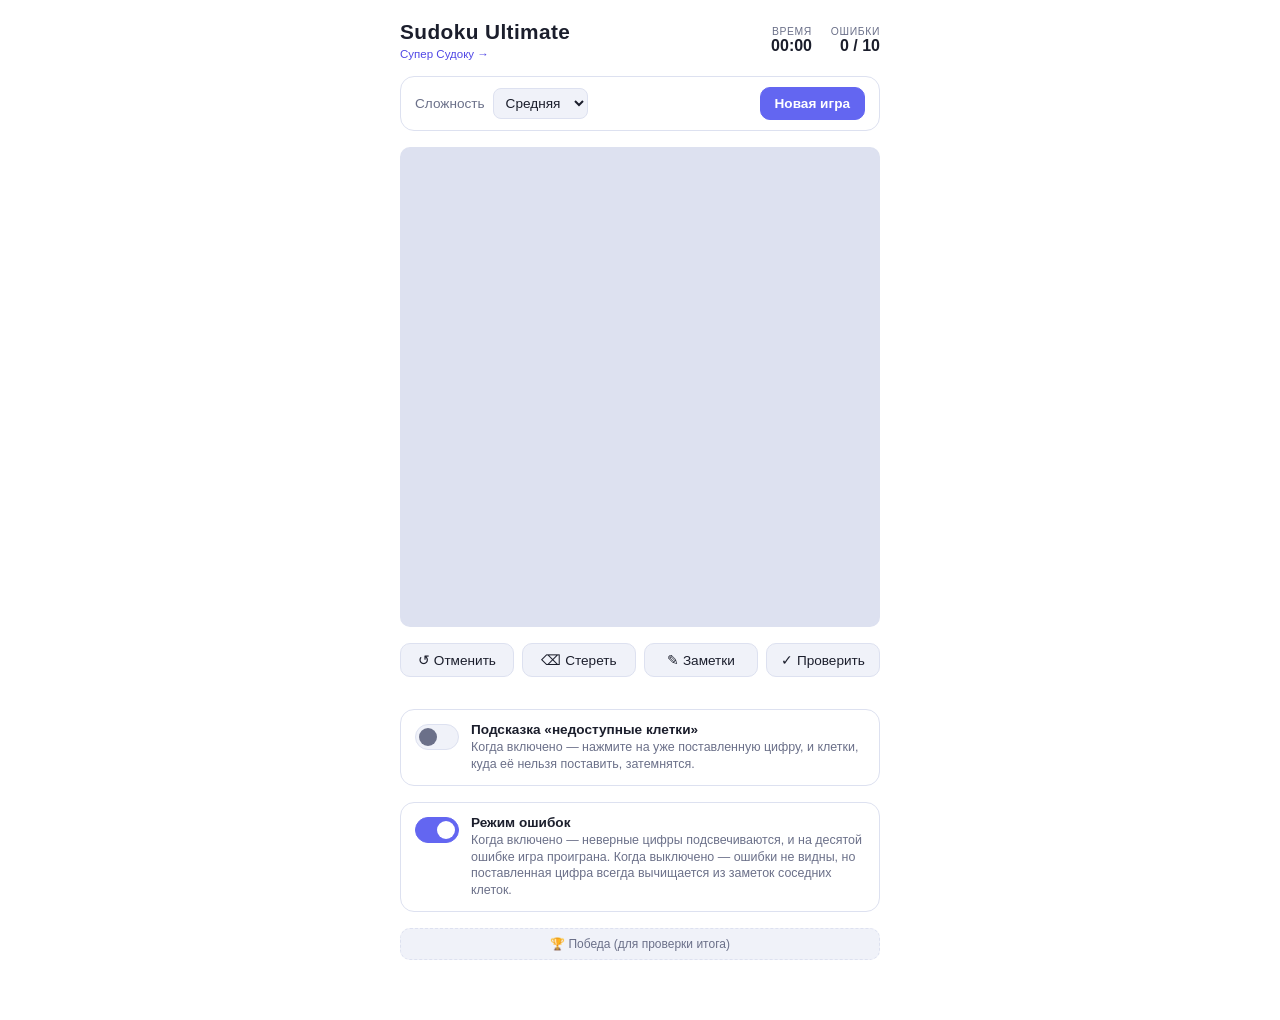
==== commit 33881882: "Set off fireworks on a win A shared canvas module both boards use. It lives inside the win modal, so" ====
--- a/index.html
+++ b/index.html
@@ -79,6 +79,7 @@
 </div>
 
 <div id="win-modal" class="modal">
+  <canvas id="fireworks" class="fireworks"></canvas>
   <div class="modal-card">
     <h2>Поздравляем! 🎉</h2>
     <p>Судоку решено верно.</p>
--- a/css/style.css
+++ b/css/style.css
@@ -393,7 +393,19 @@
   display: flex;
 }
 
+/* Fills the modal so the burst plays over the backdrop; the card sits above it
+   via its own z-index, keeping the text readable. */
+.fireworks {
+  position: absolute;
+  inset: 0;
+  width: 100%;
+  height: 100%;
+  pointer-events: none;
+}
+
 .modal-card {
+  position: relative;
+  z-index: 1;
   background: var(--panel);
   border: 1px solid var(--border);
   border-radius: var(--radius);
